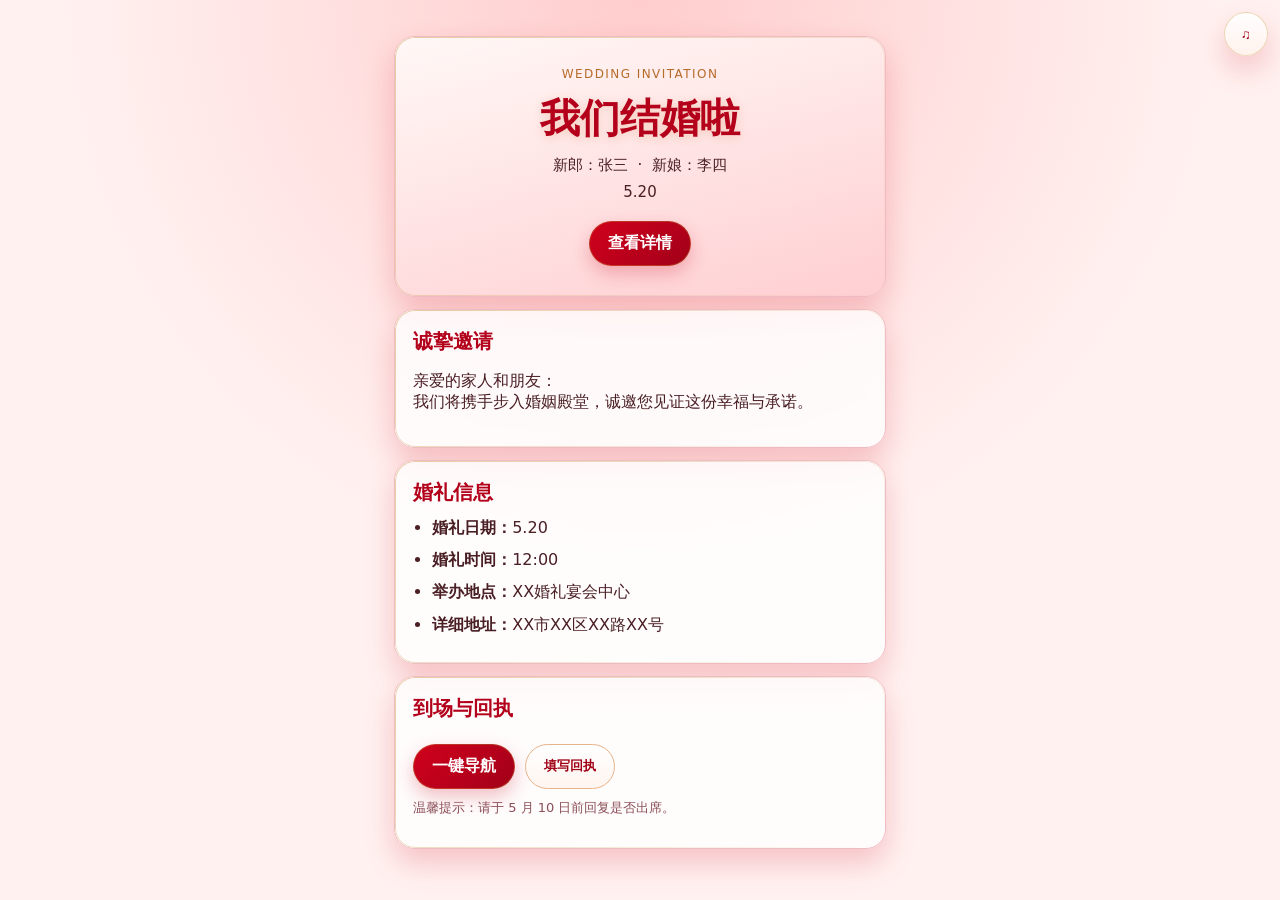
==== invite-wechat.html @ a9517b37 "chore: publish sanitized invitation" ====
<!doctype html>
<html lang="zh-CN">
  <head>
    <meta charset="UTF-8" />
    <meta name="viewport" content="width=device-width, initial-scale=1.0, viewport-fit=cover" />
    <title>婚礼请柬 · 我们结婚啦</title>
    <meta name="description" content="诚挚邀请您参加我们的婚礼" />
    <style>
      :root {
        --bg: #fff1f0;
        --card: rgba(255, 255, 255, 0.78);
        --text: #4a1f24;
        --primary: #d0011b;
        --primary-dark: #a00016;
        --gold: #c9963e;
        --line: #efbcc3;
        --shadow: 0 14px 30px rgba(208, 1, 27, 0.2);
      }

      * {
        box-sizing: border-box;
      }

      body {
        margin: 0;
        color: var(--text);
        font-family: "PingFang SC", "Microsoft YaHei", system-ui, -apple-system, sans-serif;
        background:
          radial-gradient(circle at top, #ffcdcd 0%, var(--bg) 52%),
          repeating-linear-gradient(
            135deg,
            rgba(201, 150, 62, 0.06) 0 8px,
            rgba(201, 150, 62, 0) 8px 18px
          );
        min-height: 100vh;
      }

      .invite {
        width: min(100%, 520px);
        margin: 0 auto;
        padding: 16px 14px calc(30px + env(safe-area-inset-bottom));
      }

      .card {
        background: var(--card);
        border: 1px solid var(--line);
        border-radius: 20px;
        padding: 18px;
        margin: 12px 0;
        box-shadow: var(--shadow);
        backdrop-filter: blur(8px);
        position: relative;
        overflow: hidden;
      }

      .card::before {
        content: "";
        position: absolute;
        inset: 0;
        border-radius: inherit;
        padding: 1px;
        background: linear-gradient(140deg, rgba(201, 150, 62, 0.45), rgba(201, 150, 62, 0));
        -webkit-mask: linear-gradient(#fff 0 0) content-box, linear-gradient(#fff 0 0);
        mask: linear-gradient(#fff 0 0) content-box, linear-gradient(#fff 0 0);
        -webkit-mask-composite: xor;
        mask-composite: exclude;
        pointer-events: none;
      }

      .hero {
        text-align: center;
        padding: 30px 18px;
        background: linear-gradient(165deg, #fff8f6 0%, #ffcfd2 100%);
      }

      .eyebrow {
        letter-spacing: 0.12em;
        text-transform: uppercase;
        margin: 0;
        font-size: 12px;
        color: #b56b2a;
      }

      h1 {
        margin: 10px 0;
        font-size: clamp(30px, 8vw, 40px);
        color: #b4001a;
        text-shadow: 0 2px 10px rgba(212, 116, 46, 0.25);
      }

      h2 {
        margin: 0 0 10px;
        font-size: 20px;
        color: #b3001b;
      }

      .names,
      .date {
        margin: 8px 0;
        font-size: 15px;
      }

      ul {
        margin: 0;
        padding-left: 1.2rem;
      }

      li {
        margin: 9px 0;
        line-height: 1.45;
      }

      .btn {
        display: inline-flex;
        align-items: center;
        justify-content: center;
        border: none;
        text-decoration: none;
        border-radius: 999px;
        background: linear-gradient(135deg, #d0011b 0%, #b3001b 65%, #a00016 100%);
        color: #fff;
        padding: 11px 18px;
        margin-top: 12px;
        font-weight: 600;
        box-shadow: 0 8px 18px rgba(201, 31, 55, 0.28);
        border: 1px solid rgba(201, 150, 62, 0.35);
      }

      .btn:active {
        transform: translateY(1px);
      }

      .btn-light {
        background: linear-gradient(180deg, #fff 0%, #fff5f0 100%);
        color: var(--primary-dark);
        border: 1px solid #e7b38a;
        box-shadow: none;
      }

      .action-group {
        display: flex;
        gap: 10px;
        flex-wrap: wrap;
      }

      .tip {
        font-size: 13px;
        color: #8b4f57;
        margin-top: 10px;
      }

      .music-btn {
        position: fixed;
        right: 12px;
        top: 12px;
        z-index: 10;
        width: 44px;
        height: 44px;
        border: none;
        border-radius: 999px;
        background: linear-gradient(180deg, rgba(255, 255, 255, 0.92), rgba(255, 242, 236, 0.9));
        color: var(--primary-dark);
        box-shadow: var(--shadow);
        border: 1px solid rgba(201, 150, 62, 0.35);
      }

      .music-btn.playing span {
        display: inline-block;
        animation: spin 2.4s linear infinite;
      }

      dialog {
        width: min(92vw, 420px);
        border: none;
        border-radius: 16px;
        padding: 0;
      }

      dialog::backdrop {
        background: rgba(0, 0, 0, 0.35);
      }

      #rsvpForm {
        padding: 16px;
      }

      label {
        display: block;
        margin: 10px 0;
        font-size: 14px;
      }

      input,
      select,
      textarea {
        width: 100%;
        margin-top: 6px;
        border: 1px solid #e7b3bb;
        border-radius: 10px;
        padding: 10px;
        font: inherit;
      }

      menu {
        margin: 8px 0 0;
        padding: 0;
        display: flex;
        gap: 8px;
        justify-content: flex-end;
      }

      @keyframes spin {
        to {
          transform: rotate(360deg);
        }
      }

      @media (min-width: 768px) {
        .invite {
          padding-top: 24px;
        }
      }
    </style>
  </head>
  <body>
    <audio id="bgm" loop preload="none">
      <source src="https://cdn.pixabay.com/download/audio/2022/03/15/audio_5d65f4c9af.mp3?filename=wedding-ambient-piano-110624.mp3" type="audio/mpeg" />
    </audio>

    <button class="music-btn" id="musicBtn" aria-label="背景音乐开关">
      <span>♫</span>
    </button>

    <main class="invite">
      <section class="card hero">
        <p class="eyebrow">Wedding Invitation</p>
        <h1>我们结婚啦</h1>
        <p class="names">新郎：张三 &nbsp;·&nbsp; 新娘：李四</p>
        <p class="date">5.20</p>
        <a href="#detail" class="btn">查看详情</a>
      </section>

      <section class="card" id="detail">
        <h2>诚挚邀请</h2>
        <p>
          亲爱的家人和朋友：<br />
          我们将携手步入婚姻殿堂，诚邀您见证这份幸福与承诺。
        </p>
      </section>

      <section class="card info">
        <h2>婚礼信息</h2>
        <ul>
          <li><strong>婚礼日期：</strong>5.20</li>
          <li><strong>婚礼时间：</strong>12:00</li>
          <li><strong>举办地点：</strong>XX婚礼宴会中心</li>
          <li><strong>详细地址：</strong>XX市XX区XX路XX号</li>
        </ul>
      </section>

      <section class="card actions">
        <h2>到场与回执</h2>
        <div class="action-group">
          <a
            class="btn"
            id="mapBtn"
            href="https://uri.amap.com/search?keyword=XX市XX区XX路XX号&src=mypage&callnative=0"
            target="_blank"
            rel="noopener noreferrer"
          >
            一键导航
          </a>
          <button class="btn btn-light" id="rsvpBtn">填写回执</button>
        </div>
        <p class="tip">温馨提示：请于 5 月 10 日前回复是否出席。</p>
      </section>
    </main>

    <dialog id="rsvpDialog">
      <form id="rsvpForm" method="dialog">
        <h3>婚礼回执</h3>
        <label>
          您的姓名
          <input name="name" required placeholder="请输入姓名" />
        </label>
        <label>
          是否出席
          <select name="attend" required>
            <option value="">请选择</option>
            <option value="出席">出席</option>
            <option value="无法出席">无法出席</option>
          </select>
        </label>
        <label>
          同行人数
          <input type="number" name="count" min="0" max="10" value="1" />
        </label>
        <label>
          留言祝福
          <textarea name="message" rows="3" placeholder="写下祝福吧～"></textarea>
        </label>
        <menu>
          <button value="cancel" class="btn btn-light" type="button" id="closeDialog">取消</button>
          <button value="default" class="btn" type="submit">提交</button>
        </menu>
      </form>
    </dialog>

    <script>
      const musicBtn = document.getElementById('musicBtn');
      const bgm = document.getElementById('bgm');
      const rsvpBtn = document.getElementById('rsvpBtn');
      const rsvpDialog = document.getElementById('rsvpDialog');
      const closeDialog = document.getElementById('closeDialog');
      const rsvpForm = document.getElementById('rsvpForm');

      let musicReady = false;

      function toggleMusic() {
        if (!musicReady) {
          bgm.volume = 0.4;
          musicReady = true;
        }

        if (bgm.paused) {
          bgm
            .play()
            .then(() => {
              musicBtn.classList.add('playing');
            })
            .catch(() => {});
        } else {
          bgm.pause();
          musicBtn.classList.remove('playing');
        }
      }

      musicBtn.addEventListener('click', toggleMusic);

      rsvpBtn.addEventListener('click', () => {
        if (typeof rsvpDialog.showModal === 'function') {
          rsvpDialog.showModal();
        } else {
          alert('当前浏览器不支持弹窗表单，请直接联系新人回复。');
        }
      });

      closeDialog.addEventListener('click', () => {
        rsvpDialog.close();
      });

      rsvpForm.addEventListener('submit', (e) => {
        e.preventDefault();
        const data = new FormData(rsvpForm);
        const payload = {
          name: data.get('name'),
          attend: data.get('attend'),
          count: data.get('count'),
          message: data.get('message')
        };

        localStorage.setItem('wedding-rsvp', JSON.stringify(payload));
        alert('感谢回复，已收到您的回执！');
        rsvpDialog.close();
        rsvpForm.reset();
      });
    </script>
  </body>
</html>
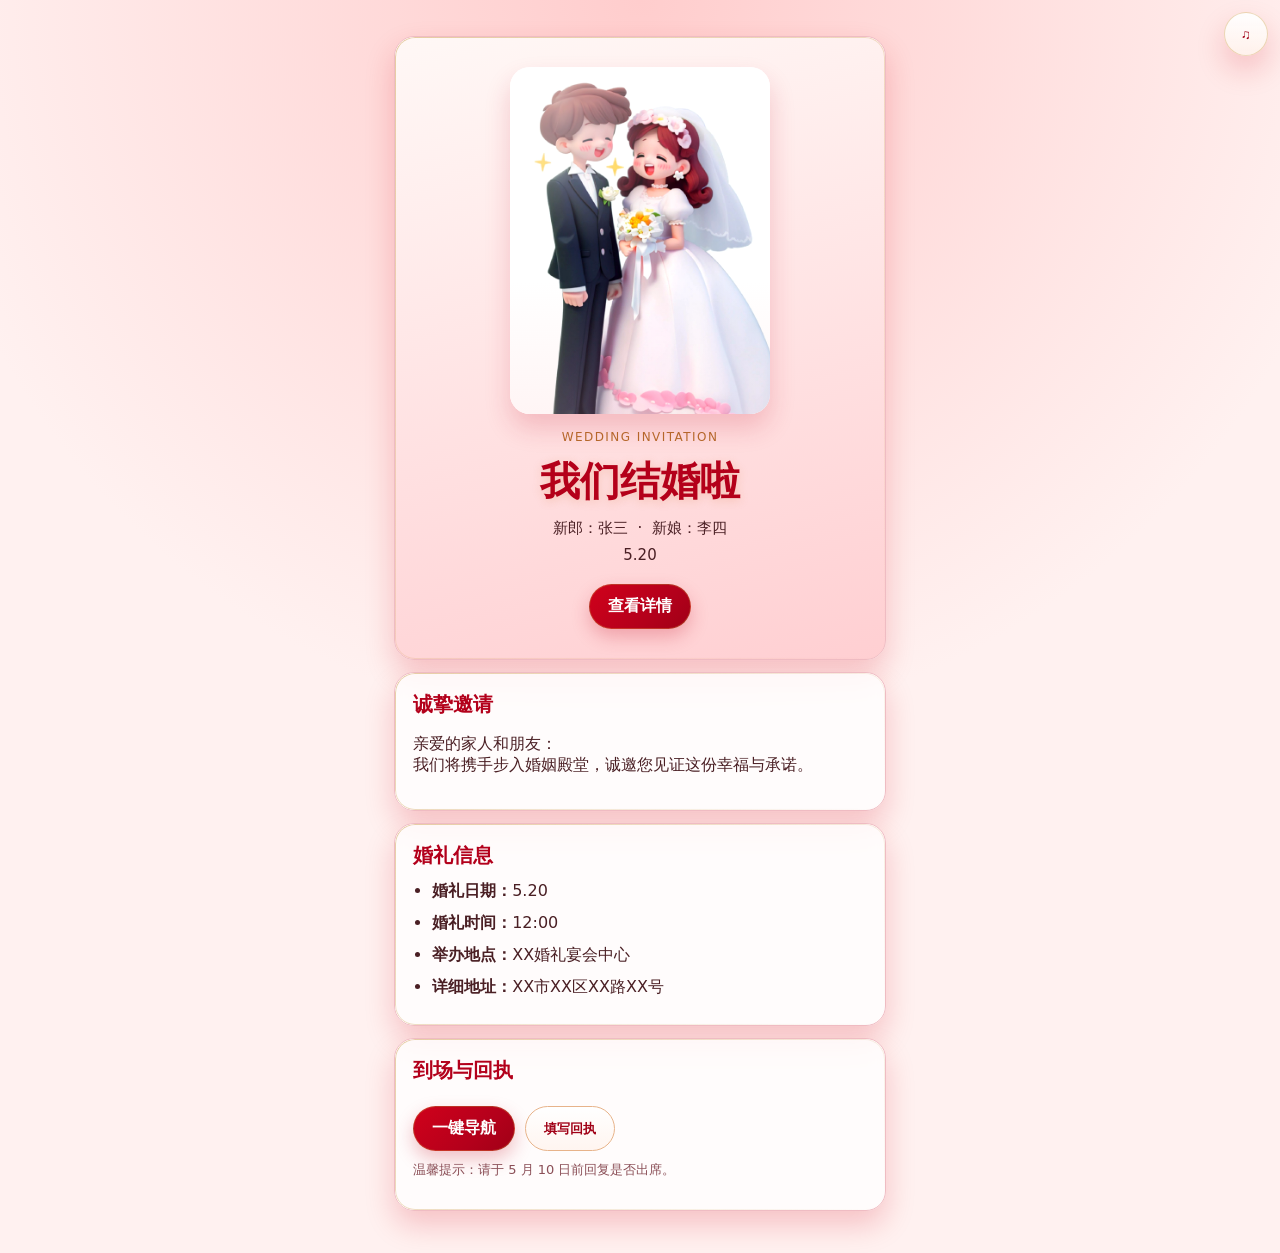
==== commit bd29b2a6: "feat: use reference photo from pic folder" ====
--- a/invite-wechat.html
+++ b/invite-wechat.html
@@ -73,6 +73,39 @@
         background: linear-gradient(165deg, #fff8f6 0%, #ffcfd2 100%);
       }
 
+      .couple-photo {
+        width: min(72vw, 260px);
+        aspect-ratio: 3 / 4;
+        margin: 0 auto 16px;
+        border-radius: 20px;
+        background: rgba(255, 255, 255, 0.28);
+        box-shadow:
+          0 14px 26px rgba(201, 31, 55, 0.2),
+          inset 0 0 0 1px rgba(255, 255, 255, 0.55);
+        overflow: hidden;
+        position: relative;
+      }
+
+      .couple-photo::after {
+        content: "";
+        position: absolute;
+        inset: 0;
+        background:
+          radial-gradient(circle at 20% 15%, rgba(255, 255, 255, 0.5), rgba(255, 255, 255, 0) 36%),
+          linear-gradient(180deg, rgba(255, 255, 255, 0) 62%, rgba(255, 205, 205, 0.2) 100%);
+        pointer-events: none;
+      }
+
+      .couple-image,
+      .couple-illustration {
+        width: 112%;
+        height: 112%;
+        display: block;
+        object-fit: cover;
+        transform: scale(1.02) translateY(2px);
+        filter: saturate(1.08) contrast(1.03);
+      }
+
       .eyebrow {
         letter-spacing: 0.12em;
         text-transform: uppercase;
@@ -233,6 +266,9 @@
 
     <main class="invite">
       <section class="card hero">
+        <div class="couple-photo" aria-label="新人照片占位">
+          <img class="couple-image" src="pic/参考图.jpg" alt="新人照片" loading="eager" />
+        </div>
         <p class="eyebrow">Wedding Invitation</p>
         <h1>我们结婚啦</h1>
         <p class="names">新郎：张三 &nbsp;·&nbsp; 新娘：李四</p>
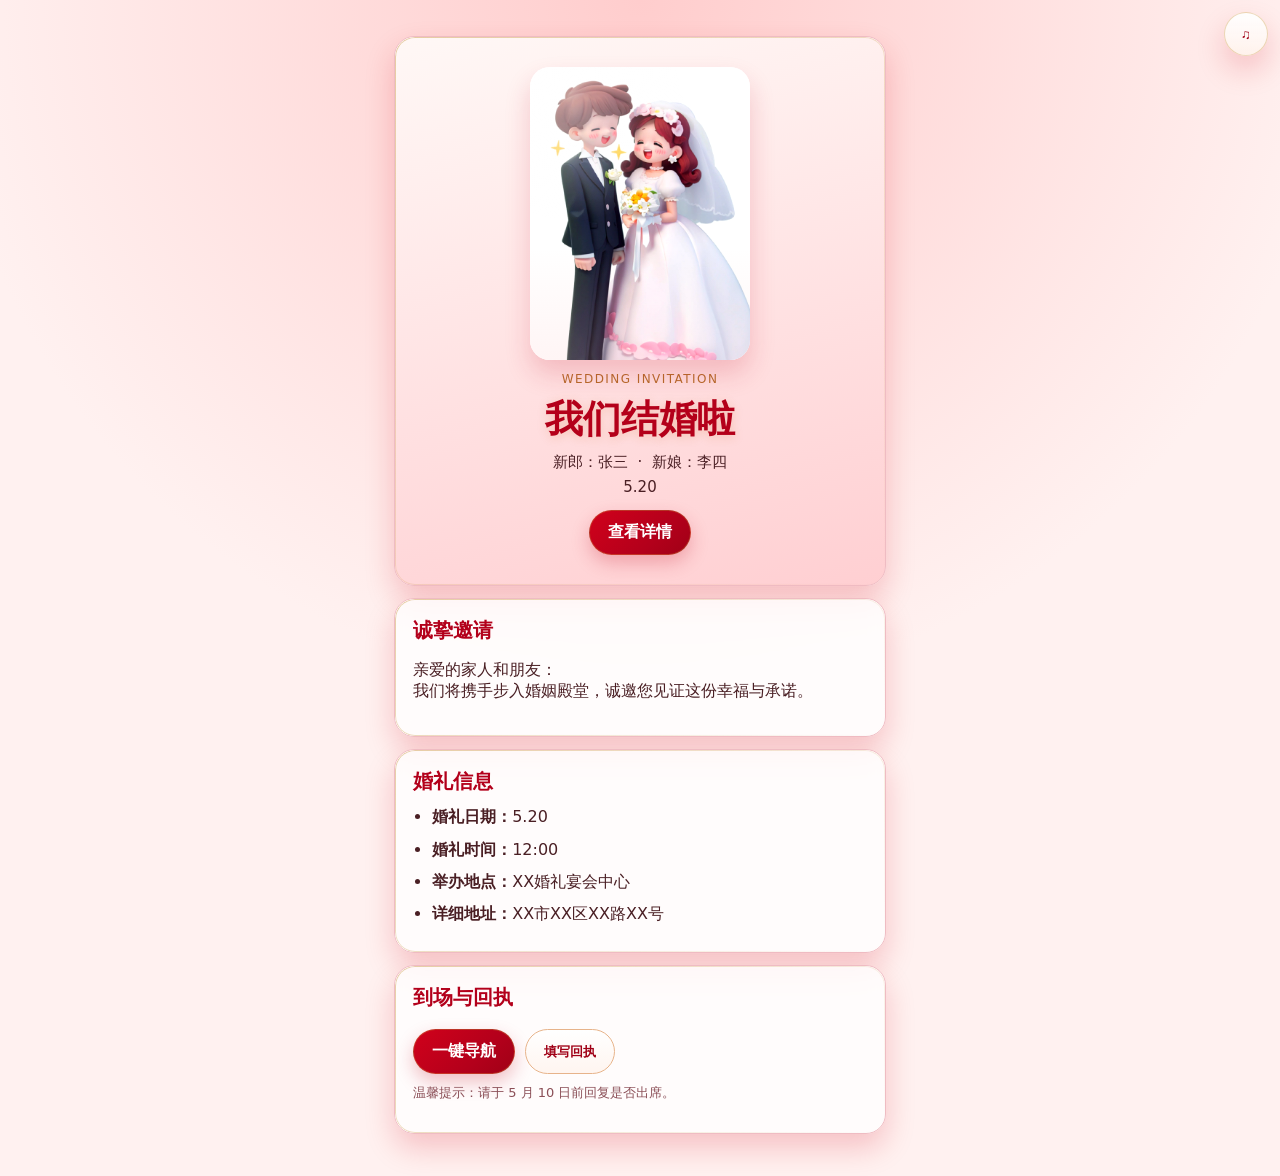
==== commit fca62be6: "style: optimize hero first screen for mobile" ====
--- a/invite-wechat.html
+++ b/invite-wechat.html
@@ -74,9 +74,9 @@
       }
 
       .couple-photo {
-        width: min(72vw, 260px);
+        width: min(60vw, 220px);
         aspect-ratio: 3 / 4;
-        margin: 0 auto 16px;
+        margin: 0 auto 12px;
         border-radius: 20px;
         background: rgba(255, 255, 255, 0.28);
         box-shadow:
@@ -115,8 +115,8 @@
       }
 
       h1 {
-        margin: 10px 0;
-        font-size: clamp(30px, 8vw, 40px);
+        margin: 8px 0;
+        font-size: clamp(28px, 7.2vw, 38px);
         color: #b4001a;
         text-shadow: 0 2px 10px rgba(212, 116, 46, 0.25);
       }
@@ -129,7 +129,7 @@
 
       .names,
       .date {
-        margin: 8px 0;
+        margin: 6px 0;
         font-size: 15px;
       }
 
@@ -153,7 +153,7 @@
         background: linear-gradient(135deg, #d0011b 0%, #b3001b 65%, #a00016 100%);
         color: #fff;
         padding: 11px 18px;
-        margin-top: 12px;
+        margin-top: 8px;
         font-weight: 600;
         box-shadow: 0 8px 18px rgba(201, 31, 55, 0.28);
         border: 1px solid rgba(201, 150, 62, 0.35);
@@ -251,6 +251,46 @@
       @media (min-width: 768px) {
         .invite {
           padding-top: 24px;
+        }
+      }
+
+      @media (max-width: 767px) {
+        .invite {
+          padding-top: 8px;
+        }
+
+        .hero {
+          min-height: calc(100svh - 32px);
+          display: flex;
+          flex-direction: column;
+          justify-content: space-between;
+          align-items: center;
+          gap: 8px;
+          padding: 18px 14px 16px;
+        }
+
+        .couple-photo {
+          width: min(58vw, 205px);
+          margin-bottom: 8px;
+        }
+
+        .eyebrow {
+          font-size: 11px;
+        }
+
+        h1 {
+          margin: 4px 0;
+          font-size: clamp(24px, 8vw, 32px);
+        }
+
+        .names,
+        .date {
+          margin: 2px 0;
+          font-size: 14px;
+        }
+
+        .hero .btn {
+          margin-top: 4px;
         }
       }
     </style>
